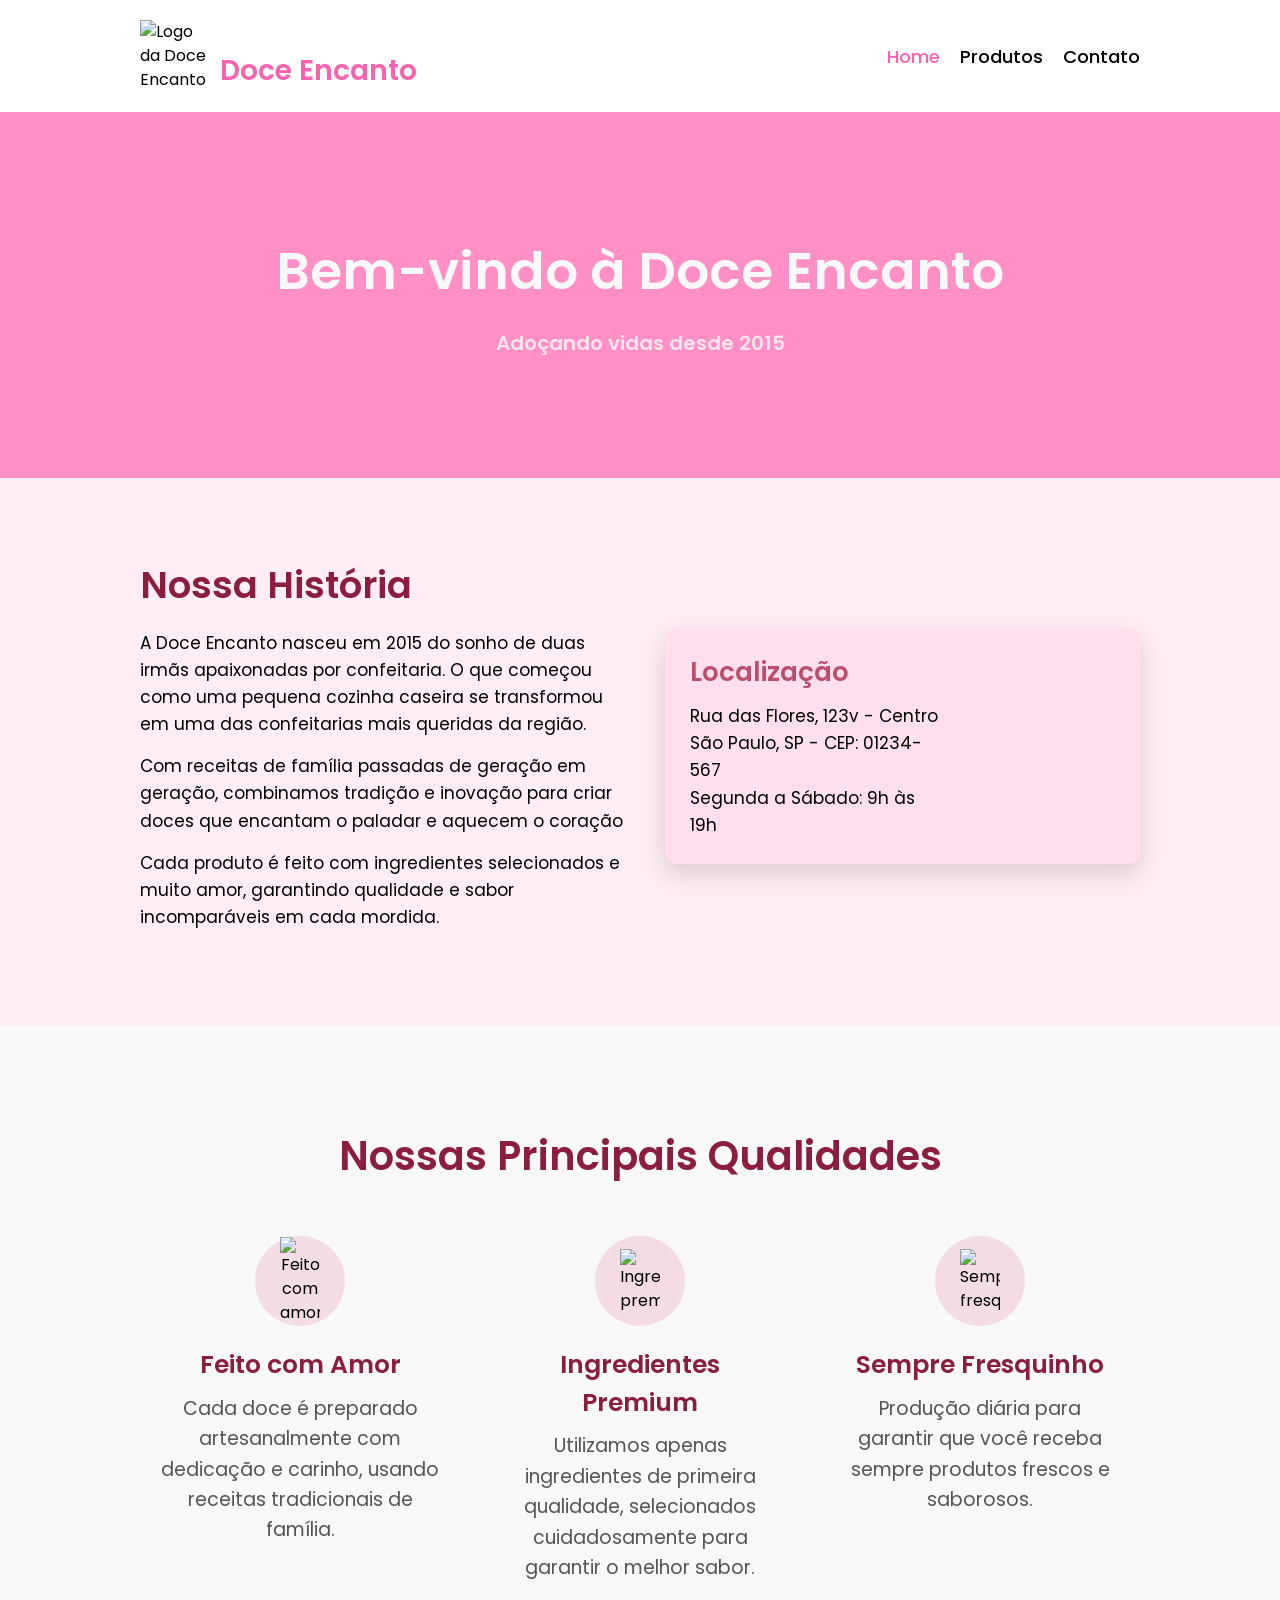
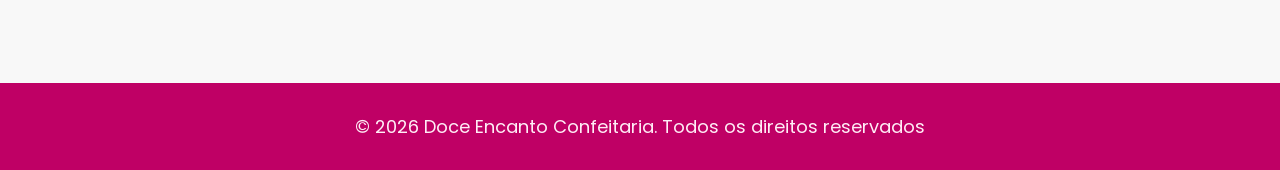
==== index.html @ 340e62f3 "Rename confeitaria-home.html to index.html" ====
<!DOCTYPE html>
<html lang="pt-br">
	<head>
		<meta charset="UTF-8">
		<meta name="viewport" content="width=device-width">
		<title>Doce Encanto</title>
		<link rel="stylesheet" href="reset.css">
        <link rel="stylesheet" href="confeitaria-style.css">
		<link href="https://fonts.googleapis.com/css2?family=Poppins:wght@300;400;500;600;700&display=swap" rel="stylesheet">
	</head>		
	<body>
		<header>
            <div class="caixa">
                <div class="logo-area">
                    <img src="imagens/logo.png" alt="Logo da Doce Encanto">
                    <p class="id">Doce Encanto</p>
                </div>

                <nav>
                    <ul class="navegacao">
                        <li><a href="index.html" class="ativo">Home</a></li>
                        <li><a href="confeitaria-produtos.html">Produtos</a></li>
                        <li><a href="confeitaria-contato.html">Contato</a></li>
                    </ul>
                </nav>
            </div>
        </header>

		<main>
			<section class="hero">
				<h1>Bem-vindo à Doce Encanto</h1>
                <p> Adoçando vidas desde 2015</p>
            </section>

            <section class="sobre">

                <div class="texto-sobre">
                    <div class="historia">
                        <h2>Nossa História</h2> 

                        <p>
                            A Doce Encanto nasceu em 2015 do sonho de duas irmãs apaixonadas 
                            por confeitaria. O que começou como uma pequena cozinha caseira 
                            se transformou em uma das confeitarias mais queridas da região.
                        </p>

                        <p>
                            Com receitas de família passadas de geração em geração, 
                            combinamos tradição e inovação para criar doces que encantam 
                            o paladar e aquecem o coração
                        </p>                

                        <p>
                            Cada produto é feito com ingredientes selecionados e muito amor, 
                            garantindo qualidade e sabor incomparáveis em cada mordida.
                        </p>
                        
                    </div>

                    <div class="localizacao">
                        <h3>Localização</h3>

                        <p>Rua das Flores, 123v - Centro</p>

                        <p>São Paulo, SP - CEP: 01234-567</p>

                        <p>Segunda a Sábado: 9h às 19h</p>
                    </div>
                </div>
            </section>

            <section class="qualidades">

                <h2>Nossas Principais Qualidades</h2>

                <div class="cards">

                    <div class="card">
                        <div class="icon">
                            <img src="imagens/coracao.png" alt="Feito com amor">
                        </div>
                        <h3>Feito com Amor</h3>
                        <p>
                            Cada doce é preparado artesanalmente com dedicação e carinho,
                            usando receitas tradicionais de família.
                        </p>
                    </div>

                    <div class="card">
                        <div class="icon">
                            <img src="imagens/medalha.png" alt="Ingredientes premium">
                        </div>
                        <h3>Ingredientes Premium</h3>
                        <p>
                            Utilizamos apenas ingredientes de primeira qualidade,
                            selecionados cuidadosamente para garantir o melhor sabor.
                        </p>
                    </div>

                    <div class="card">
                        <div class="icon">
                            <img src="imagens/relogio.png" alt="Sempre fresquinho">
                        </div>
                        <h3>Sempre Fresquinho</h3>
                        <p>
                            Produção diária para garantir que você receba sempre
                            produtos frescos e saborosos.
                        </p>
                    </div>

                </div>
            </section>

		</main>
		<footer>
            <p class="copyright">&copy; 2026 Doce Encanto Confeitaria. Todos os direitos reservados</p>
        </footer>

	</body>
</html>
---- confeitaria-style.css ----
html, body {
    height: 100%;
}

body {
    font-family: 'Poppins', sans-serif;
    line-height: 1.5;
    display: flex;
    flex-direction: column;
}

main {
    flex: 1;
}

h1, h2, h3 {
    font-weight: 600;
}

p {
    font-weight: 400;
}

.caixa {
    display: flex;
    justify-content: space-between;
    align-items: center;
    max-width: 1000px;
    margin: 0 auto;
    padding: 20px;
}

.logo-area {
    display: flex;
    align-items: flex-end;
    gap: 10px;
}

.logo-area img {
    width: 70px;
}

.id {
    font-size: 28px;
    font-weight: 600;
    color: #F962B0;
}

.navegacao {
    display: flex;
    gap: 20px;
    list-style: none;
}

.navegacao a {
    text-decoration: none;
    color: #000000;
    font-weight: 500;
    font-size: 18px;
    transition: 0.3s;
}

.navegacao a:hover {
    color: #F962B0;
}

.navegacao a.ativo {
    color: #F962B0;
    font-weight: 500;
}

.hero {
    background: #FF8FC4;
    padding: 120px 20px;
    text-align: center;
}

.hero h1 {
    font-size: 52px;
    font-weight: 600;
    color: #F8F8F8;
    margin-bottom: 18px;
}

.hero p {
    font-size: 20px;
    font-weight: 550;
    color: #FFE4EC;
}

.sobre {
    background: #FFEDF6;
}

.texto-sobre {
    display: flex;
    gap: 40px;
    max-width: 1000px;
    margin: 0 auto;
    padding: 80px 20px;
    align-items: flex-start;
}

.historia {
    max-width: 500px;
    width: 100%;
}

.localizacao {
    max-width: 250px;
    width: 100%;
    background: #FFDEEE;
    padding: 25px 200px 25px 25px;
    border-radius: 12px;
    margin-top: 70px;
    box-shadow: 0 10px 25px rgba(0,0,0,0.15);
}

.historia h2 {
    font-size: 37px;
    color: #8b1e3f;
    margin-bottom: 16px;
}

.localizacao h3 {
    font-size: 26px;
    color: #BA4E6D;
    margin-bottom: 11px;
}


.historia p {
    line-height: 1.6;
    margin-bottom: 15px;
    font-size: 17px;    
}

.localizacao p {
    line-height: 1.6;
    font-size: 17px;
}

.qualidades {
  text-align: center;
  padding: 100px 20px;
  background: #f8f8f8;
}

.qualidades h2 {
  font-size: 40px;
  color: #8b1e3f;
  margin-bottom: 50px;
}

.cards {
  display: flex;
  justify-content: center;
  gap: 60px;
  flex-wrap: wrap;
}

.card {
  max-width: 280px;
  text-align: center;
}

.icon {
  width: 90px;
  height: 90px;
  background: #f3dce4;
  border-radius: 50%;
  display: flex;
  align-items: center;
  justify-content: center;
  margin: 0 auto 20px;
}

.icon img {
  width: 40px;
}

.card h3 {
  color: #8b1e3f;
  margin-bottom: 10px;
  font-size: 25px;
}

.card p {
  color: #555;
  line-height: 1.6;
  font-size: 19px;
}

footer {
    background: #BF0065;
    text-align: center;
    padding: 30px;
}

.copyright {
    font-size: 18px;
    color: #FFEDF6;
}

@media (max-width: 768px) {
    .caixa {
        flex-direction: column;
        gap: 15px;
    }

    .navegacao {
        justify-content: center;
        flex-wrap: wrap;
    }


    .hero {
        padding: 80px 20px;
    }

    .hero h1 {
        font-size: 32px;
    }

    .hero p {
        font-size:16px;
    }

    .texto-sobre {
        flex-direction: column;
        padding: 50px 20px;
    }

    .localizacao {
        max-width: 100%;
        padding: 12px;
    }

    .qualidades {
        padding: 50px 20px;
    }

    .cards {
        flex-direction: column;
        align-items: center;
        gap: 30px;
    }
}

.pagina-produtos main {
    background: #FFEDF6;
}

.titulo-pagina {
    text-align: center;
    padding: 70px 20px;
}

.titulo-pagina h1 {
    font-size: 40px;
    font-weight: 500;
    color: #8B1E3F;
    margin-bottom: 5px;
}

.titulo-pagina p {
    font-size: 18px;
    font-weight: 300;
    color:#555555;
}


.categoria {
    text-align: center;
}

.categoria h2 {
    font-size: 30px;
    color: #8B1E3F;
}

.lista-produtos {
    display: grid;
    grid-template-columns: repeat(3, 1fr);
    gap: 30px;
    max-width: 1000px;
    margin: 40px auto;
    padding: 0 20px;
}

.produto {
    background: #FFFFFF;
    border-radius: 12px;
    box-shadow: 0 10px 25px rgba(0, 0, 0, 0.1);
    overflow: hidden;
}

.produto-topo {
    height: 180px;
    display: flex;
    align-items: center;
    justify-content: center;
    background: #FAD6E5;
}

.produto-topo img {
    max-width: 100%;
    max-height: 140px;
}


.produto-info h3 {
    font-size: 16px;
    font-weight: 400;
    color:#8B1E3F;
}

.produto-info p {
    font-size: 12px;
    margin-bottom: 5px;
}

.preco {
    display: block;
    margin-top: 10px;
    font-size: 18px;
    font-weight: 600;
    color: #F962B0;
}

.contato {
    max-width: 1000px;
    margin: 60px auto;
    padding: 40px 20px;
    background: #FFDEEE;
    border-radius: 12px;
    text-align: center;
    box-shadow: 0 10px 30px rgba(0,0,0,0.1);
}

.contato h2 {
    font-size: 22px;
    color: #333;
    margin-bottom: 10px;
}

.contato p {
    font-size: 16px;
    color: #555;
    margin-bottom: 25px;
}

.botao-contato {
    display: inline-block;
    padding: 12px 30px;
    background: linear-gradient(135deg, #ff2d7a, #ff6fb0); /* degradê */
    color: #fff;
    text-decoration: none;
    border-radius: 8px;
    font-weight: 500;
    transition: 0.3s;
}

.botao-contato:hover {
    transform: translateY(-2px);
    box-shadow: 0 8px 20px rgba(255, 45, 122, 0.3);
}

.titulo-contato {
    text-align: center;
    padding: 60px 20px;
}

.titulo-contato h1 {
    font-size: 40px;
    font-weight: 500;
    color: #8B1E3F;
    margin-bottom: 5px;
}

.titulo-contato p {
    font-size: 18px;
    font-weight: 300;
    color: #555555;
}

.pagina-contato main {
    background: #FFEDF6;
}

.formulario-contato {
    max-width: 1000px;
    margin: 0 auto;
    margin-bottom: 80px;
    background: #FFFFFF;
    padding: 40px;
    border-radius: 12px;
}

.dados-pessoais,
.detalhes-pedido,
.endereco-entrega,
.forma-pagamento {
    margin-bottom: 30px;
}

.formulario-contato h3 {
    font-size: 22px;
    color: #8B1E3F;
    margin-bottom: 15px;
}

.campo {
    display: flex;
    flex-direction: column;
    margin-bottom: 15px;
}

.linha {
    display: flex;
    gap: 20px;
}

.linha .campo {
    flex: 1;
}

input,
select,
textarea {
    padding: 12px;
    border: 1px solid #ccc;
    border-radius: 8px;
    font-size: 14px;
}

input:focus,
select:focus,
textarea:focus {
    outline: none;
    border-color: #F962B0;
    box-shadow: 0 0 5px rgba(249, 98, 176, 0.3);
}

.botao-enviar {
    text-align: center;
    margin-top: 20px;
}

.botao-enviar button {
    padding: 14px 40px;
    background: linear-gradient(135deg, #ff2d7a, #ff6fb0);
    color: white;
    border: none;
    border-radius: 8px;
    font-size: 16px;
    cursor: pointer;
    transition: 0.3s;
}

.botao-enviar button:hover {
    transform: translateY(-2px);
    box-shadow: 0 8px 20px rgba(255, 45, 122, 0.3);
}
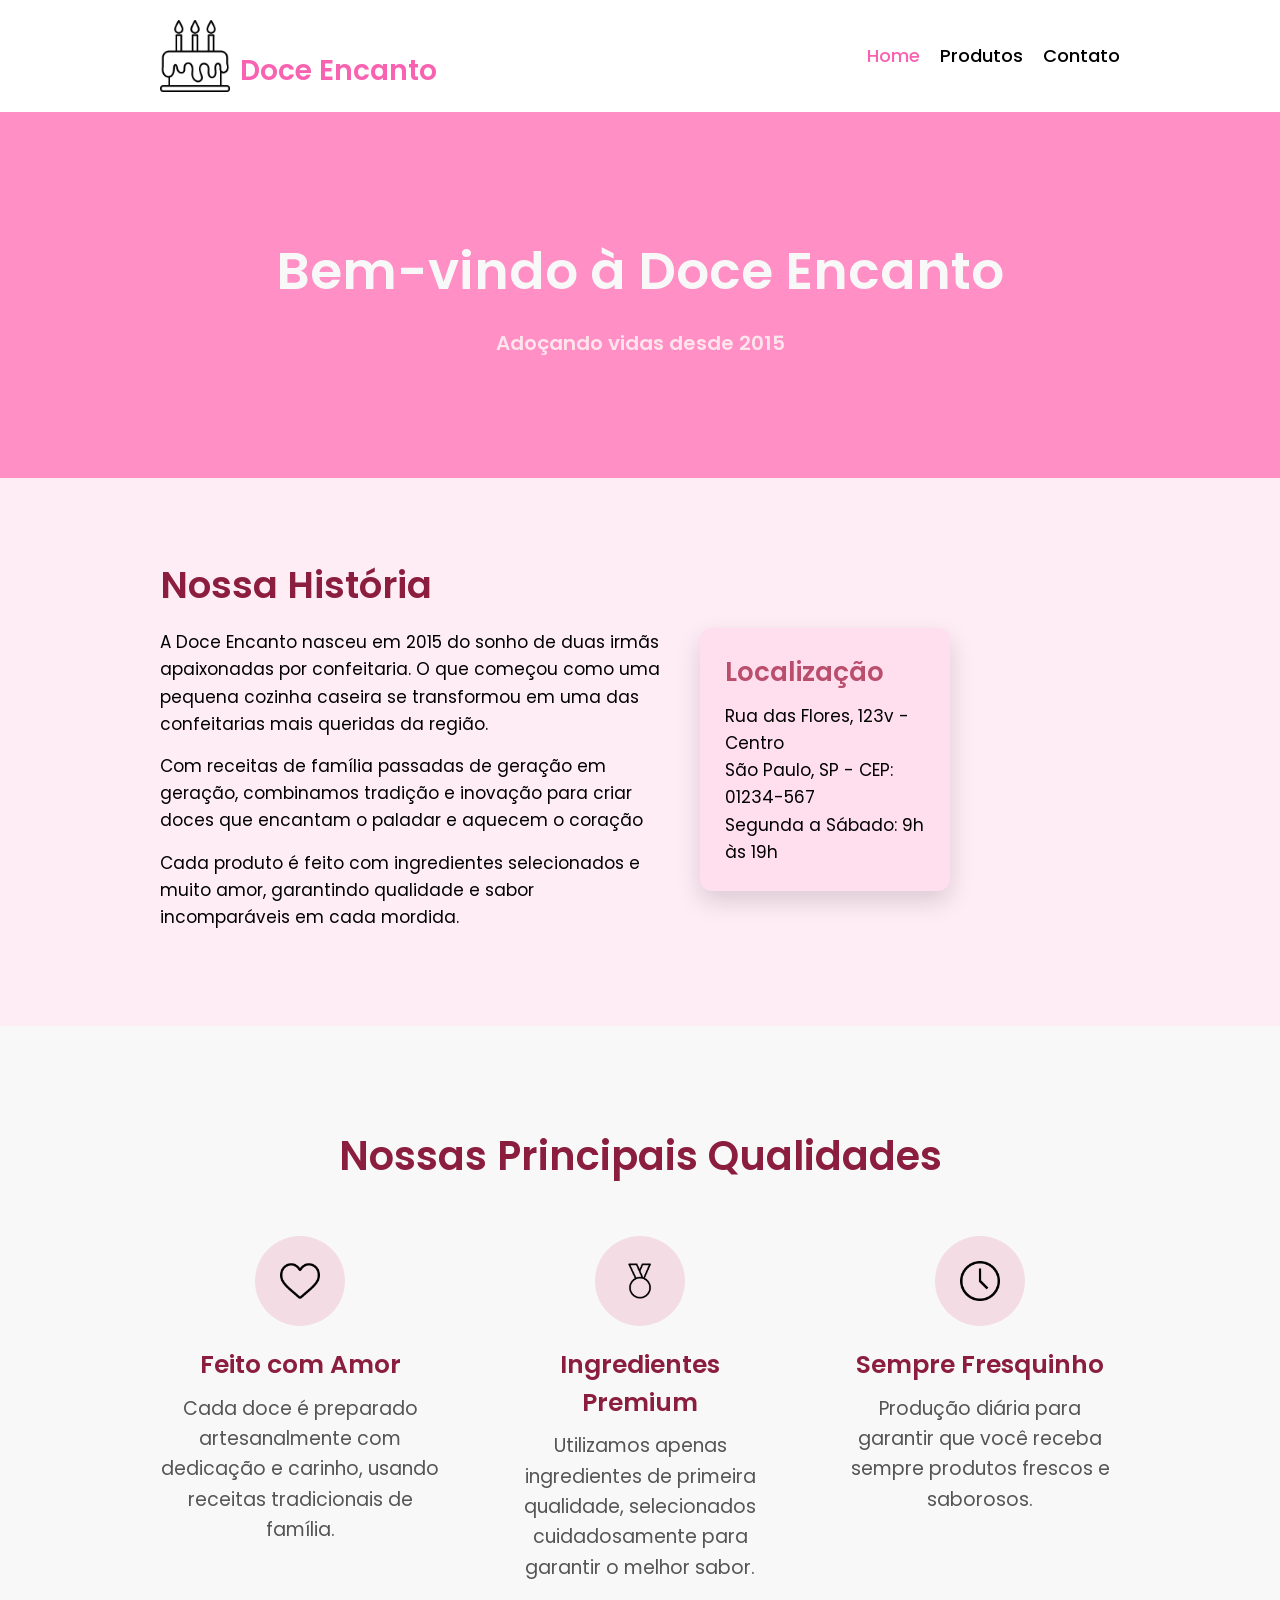
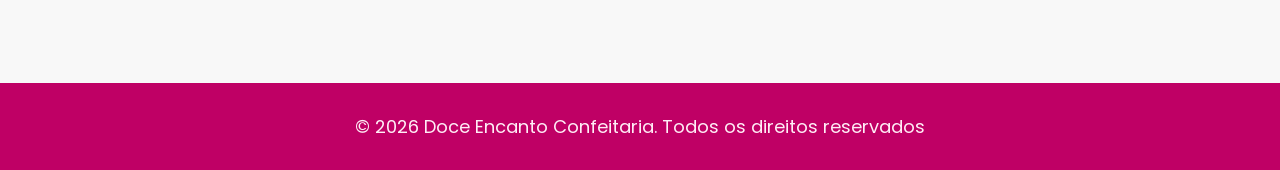
==== commit 71a9253e: "Add files via upload" ====
--- a/index.html
+++ b/index.html
@@ -2,7 +2,7 @@
 <html lang="pt-br">
 	<head>
 		<meta charset="UTF-8">
-		<meta name="viewport" content="width=device-width">
+		<meta name="viewport" content="width=device-width, initial-scale=1.0">
 		<title>Doce Encanto</title>
 		<link rel="stylesheet" href="reset.css">
         <link rel="stylesheet" href="confeitaria-style.css">
@@ -117,4 +117,4 @@
         </footer>
 
 	</body>
-</html>
+</html>
--- a/confeitaria-style.css
+++ b/confeitaria-style.css
@@ -1,12 +1,24 @@
+* {
+    box-sizing: border-box;
+}
+
 html, body {
     height: 100%;
 }
 
 body {
+    margin: 0;
     font-family: 'Poppins', sans-serif;
     line-height: 1.5;
     display: flex;
     flex-direction: column;
+    overflow-x: hidden;
+}
+
+img {
+    max-width: 100%;
+    height: auto;
+    display: block;
 }
 
 main {
@@ -110,7 +122,7 @@
     max-width: 250px;
     width: 100%;
     background: #FFDEEE;
-    padding: 25px 200px 25px 25px;
+    padding: 25px;
     border-radius: 12px;
     margin-top: 70px;
     box-shadow: 0 10px 25px rgba(0,0,0,0.15);
@@ -202,51 +214,6 @@
     color: #FFEDF6;
 }
 
-@media (max-width: 768px) {
-    .caixa {
-        flex-direction: column;
-        gap: 15px;
-    }
-
-    .navegacao {
-        justify-content: center;
-        flex-wrap: wrap;
-    }
-
-
-    .hero {
-        padding: 80px 20px;
-    }
-
-    .hero h1 {
-        font-size: 32px;
-    }
-
-    .hero p {
-        font-size:16px;
-    }
-
-    .texto-sobre {
-        flex-direction: column;
-        padding: 50px 20px;
-    }
-
-    .localizacao {
-        max-width: 100%;
-        padding: 12px;
-    }
-
-    .qualidades {
-        padding: 50px 20px;
-    }
-
-    .cards {
-        flex-direction: column;
-        align-items: center;
-        gap: 30px;
-    }
-}
-
 .pagina-produtos main {
     background: #FFEDF6;
 }
@@ -461,4 +428,75 @@
 .botao-enviar button:hover {
     transform: translateY(-2px);
     box-shadow: 0 8px 20px rgba(255, 45, 122, 0.3);
+}
+
+@media (max-width: 768px) {
+
+
+    .caixa {
+        flex-direction: column;
+        text-align: center;
+        gap: 15px;
+    }
+
+    .navegacao {
+        flex-wrap: wrap;
+        justify-content: center;
+    }
+
+    .navegacao a {
+        font-size: 16px;
+    }
+
+    .hero {
+        padding: 80px 20px;
+    }
+
+    .hero h1 {
+        font-size: 32px;
+    }
+
+    .hero p {
+        font-size: 16px;
+    }
+
+    .texto-sobre {
+        flex-direction: column;
+        padding: 50px 20px;
+    }
+
+    .localizacao {
+        max-width: 100%;
+        margin-top: 20px;
+        padding: 20px;
+    }
+
+    .cards {
+        flex-direction: column;
+        align-items: center;
+        gap: 30px;
+    }
+
+    .lista-produtos {
+        grid-template-columns: 1fr;
+    }
+
+    .formulario-contato {
+        padding: 20px;
+    }
+
+    .linha {
+        flex-direction: column;
+        gap: 10px;
+    }
+
+    .botao-contato,
+    .botao-enviar button {
+        width: 100%;
+    }
+
+    .titulo-pagina h1,
+    .titulo-contato h1 {
+        font-size: 28px;
+    }
 }
